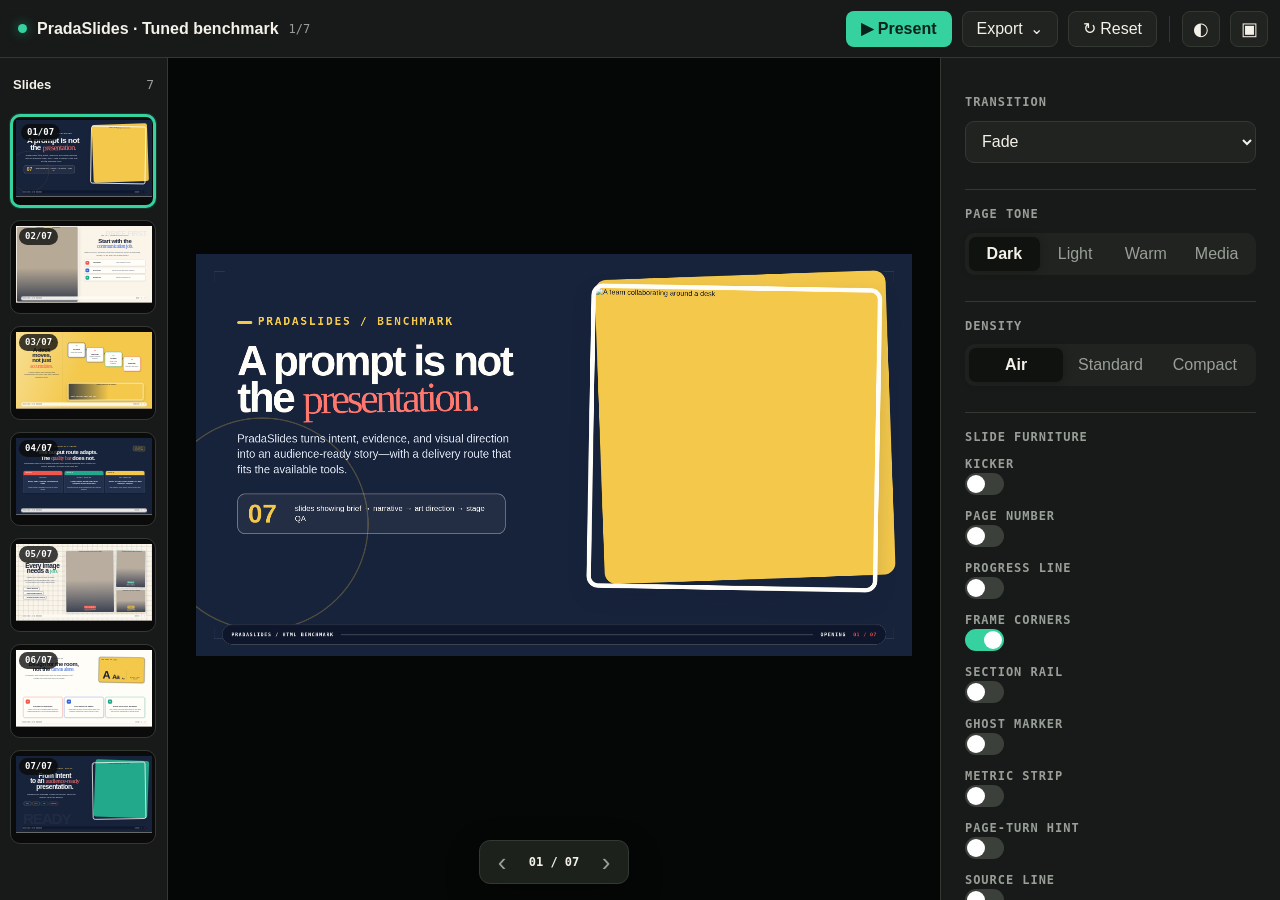
==== examples/benchmark-html-tuned/index.html @ c13e6e64 "feat: ship PradaSlides tuned v2 benchmark" ====
<!doctype html>
<html lang="en">
<head>
  <meta charset="utf-8">
  <meta name="viewport" content="width=device-width, initial-scale=1">
  <meta name="color-scheme" content="dark light">
  <title>PradaSlides Tuned HTML Benchmark</title>
  <link rel="stylesheet" href="../../assets/html-presenter/presenter.css">
  <link rel="stylesheet" href="deck.css">
</head>
<body>
  <div class="console" id="console">
    <header class="console-toolbar" aria-label="Presenter toolbar">
      <div class="console-brand">
        <span class="status-dot" aria-hidden="true"></span>
        <strong id="deck-title">PradaSlides</strong>
        <span class="toolbar-counter" id="toolbar-counter">1 / 1</span>
        <span class="draft-badge" id="draft-badge" hidden>Draft</span>
      </div>
      <div class="toolbar-actions">
        <button class="primary-button" id="present-button" type="button" title="Present (F)"><span aria-hidden="true">&#9654;</span> Present</button>
        <details class="export-menu">
          <summary class="toolbar-button">Export <span aria-hidden="true">&#8964;</span></summary>
          <div class="menu-popover">
            <button type="button" id="print-button">Print / PDF</button>
            <button type="button" id="state-button">Download state JSON</button>
            <p>Editable PPTX is a separate production route.</p>
          </div>
        </details>
        <button class="toolbar-button" id="reset-button" type="button">&#8635; Reset</button>
        <span class="toolbar-separator" aria-hidden="true"></span>
        <button class="icon-button" id="ui-theme-button" type="button" aria-label="Toggle console theme">&#9680;</button>
        <button class="icon-button" id="panels-button" type="button" aria-label="Toggle side panels">&#9635;</button>
      </div>
    </header>

    <aside class="slide-rail" aria-label="Slides">
      <div class="panel-heading"><strong>Slides</strong><span id="slide-count">0</span></div>
      <nav class="thumbnail-list" id="thumbnail-list" aria-label="Slide thumbnails"></nav>
    </aside>

    <main class="stage-area">
      <div class="stage-viewport" id="stage-viewport"><div class="stage-scaler" id="stage-scaler"><div id="active-slide"></div></div></div>
      <div class="stage-navigation" aria-label="Slide navigation">
        <button id="previous-button" type="button" aria-label="Previous slide">&#8249;</button>
        <span id="stage-counter">01 / 01</span>
        <button id="next-button" type="button" aria-label="Next slide">&#8250;</button>
      </div>
    </main>

    <aside class="inspector" aria-label="Slide display controls">
      <section class="inspector-section">
        <label for="transition-select">Transition</label>
        <select id="transition-select"><option value="none">None</option><option value="fade">Fade</option><option value="slide">Slide</option></select>
      </section>
      <section class="inspector-section">
        <span class="control-label">Page tone</span>
        <div class="segmented" id="tone-control" role="group" aria-label="Page tone">
          <button type="button" data-value="dark">Dark</button><button type="button" data-value="light">Light</button><button type="button" data-value="accent">Warm</button><button type="button" data-value="media">Media</button>
        </div>
      </section>
      <section class="inspector-section">
        <span class="control-label">Density</span>
        <div class="segmented" id="density-control" role="group" aria-label="Display density">
          <button type="button" data-value="air">Air</button><button type="button" data-value="standard">Standard</button><button type="button" data-value="compact">Compact</button>
        </div>
      </section>
      <section class="inspector-section control-stack"><span class="control-label">Slide furniture</span><div id="furniture-controls"></div></section>
      <section class="inspector-section notes-section"><div class="notes-heading"><span class="control-label">Speaker notes</span><button type="button" class="text-button" id="notes-toggle">Hide</button></div><div class="notes-copy" id="notes-copy"></div></section>
      <footer class="inspector-footer"><span>Local controls affect preview state only.</span><span id="slide-meta"></span></footer>
    </aside>
  </div>
  <div class="print-deck" id="print-deck" aria-hidden="true"></div>
  <div class="live-region" id="live-region" aria-live="polite"></div>
  <script src="deck.js"></script>
  <script src="../../assets/html-presenter/presenter.js"></script>
</body>
</html>
---- assets/html-presenter/presenter.css ----
:root {
  color-scheme: dark;
  --ui-bg: #0d0f0e;
  --ui-panel: #171a18;
  --ui-panel-2: #20231f;
  --ui-line: #343833;
  --ui-text: #f4f1e9;
  --ui-muted: #999f98;
  --ui-accent: #35d2a0;
  --ui-accent-ink: #082319;
  --ui-radius: 10px;
  --stage-w: 1600px;
  --stage-h: 900px;
  --accent: #f15a3a;
  --positive: #1f9d78;
  --warning: #d89a2b;
  --negative: #c84242;
  --font-display: Aptos Display, Inter, Arial, sans-serif;
  --font-body: Aptos, Inter, Arial, sans-serif;
  --font-mono: IBM Plex Mono, Consolas, monospace;
}

* { box-sizing: border-box; }

html, body { width: 100%; height: 100%; margin: 0; overflow: hidden; }

body {
  font-family: var(--font-body);
  background: var(--ui-bg);
  color: var(--ui-text);
}

button, select, summary { font: inherit; }
button, summary { -webkit-tap-highlight-color: transparent; }
button:focus-visible, summary:focus-visible, select:focus-visible {
  outline: 2px solid var(--ui-accent);
  outline-offset: 2px;
}

.console {
  display: grid;
  grid-template-columns: 168px minmax(0, 1fr) 340px;
  grid-template-rows: 58px minmax(0, 1fr);
  grid-template-areas:
    "toolbar toolbar toolbar"
    "rail stage inspector";
  width: 100vw;
  height: 100vh;
  background: var(--ui-bg);
}

.console-toolbar {
  grid-area: toolbar;
  min-width: 0;
  display: flex;
  align-items: center;
  justify-content: space-between;
  gap: 20px;
  padding: 0 12px 0 18px;
  background: var(--ui-panel);
  border-bottom: 1px solid var(--ui-line);
  z-index: 30;
}

.console-brand, .toolbar-actions { display: flex; align-items: center; gap: 10px; }
.console-brand { min-width: 0; }
.console-brand strong { white-space: nowrap; overflow: hidden; text-overflow: ellipsis; }
.status-dot { width: 9px; height: 9px; border-radius: 50%; background: var(--ui-accent); box-shadow: 0 0 12px color-mix(in srgb, var(--ui-accent) 55%, transparent); }
.toolbar-counter, .draft-badge { color: var(--ui-muted); font-family: var(--font-mono); font-size: 12px; }
.draft-badge { padding: 3px 7px; border: 1px solid var(--warning); color: #ffcf78; border-radius: 999px; }
.toolbar-separator { width: 1px; height: 26px; background: var(--ui-line); margin: 0 2px; }

.primary-button, .toolbar-button, .icon-button, .export-menu > summary {
  border: 1px solid var(--ui-line);
  background: var(--ui-panel-2);
  color: var(--ui-text);
  border-radius: 8px;
  min-height: 36px;
  padding: 0 14px;
  cursor: pointer;
}
.primary-button { border-color: transparent; background: var(--ui-accent); color: var(--ui-accent-ink); font-weight: 750; }
.icon-button { width: 38px; padding: 0; font-size: 18px; }
.toolbar-button:hover, .icon-button:hover, .export-menu > summary:hover { background: #292d28; }
.primary-button:hover { filter: brightness(1.06); }

.export-menu { position: relative; }
.export-menu > summary { display: flex; align-items: center; gap: 7px; list-style: none; }
.export-menu > summary::-webkit-details-marker { display: none; }
.menu-popover {
  position: absolute;
  top: 44px;
  right: 0;
  width: 230px;
  padding: 8px;
  border: 1px solid var(--ui-line);
  border-radius: 10px;
  background: var(--ui-panel-2);
  box-shadow: 0 20px 60px rgba(0,0,0,.42);
  z-index: 60;
}
.menu-popover button { width: 100%; border: 0; border-radius: 7px; background: transparent; color: var(--ui-text); padding: 10px; text-align: left; cursor: pointer; }
.menu-popover button:hover { background: rgba(255,255,255,.07); }
.menu-popover p { margin: 8px 10px 6px; color: var(--ui-muted); font-size: 11px; line-height: 1.4; }

.slide-rail {
  grid-area: rail;
  min-height: 0;
  background: var(--ui-panel);
  border-right: 1px solid var(--ui-line);
  overflow: hidden;
}
.panel-heading { height: 52px; display: flex; align-items: center; justify-content: space-between; padding: 0 13px; font-size: 13px; }
.panel-heading span { color: var(--ui-muted); font-family: var(--font-mono); }
.thumbnail-list { height: calc(100% - 52px); overflow-y: auto; padding: 4px 10px 28px; scrollbar-width: thin; }
.thumbnail-button {
  display: block;
  width: 146px;
  height: 94px;
  margin: 0 0 12px;
  padding: 5px;
  border: 1px solid var(--ui-line);
  border-radius: 10px;
  background: #0a0b0a;
  cursor: pointer;
  position: relative;
  overflow: hidden;
}
.thumbnail-button[aria-current="true"] { border: 3px solid var(--ui-accent); padding: 3px; box-shadow: 0 0 0 1px rgba(53,210,160,.16); }
.thumb-canvas { width: 136px; height: 76.5px; overflow: hidden; position: relative; background: #111; border-radius: 5px; pointer-events: none; }
.thumb-canvas .prada-slide { transform: scale(.085); transform-origin: top left; }
.thumb-index { position: absolute; top: 7px; left: 8px; z-index: 5; padding: 2px 6px; border-radius: 999px; background: rgba(10,12,11,.78); color: #fff; font: 700 9px/1.4 var(--font-mono); }

.stage-area { grid-area: stage; min-width: 0; min-height: 0; position: relative; display: grid; place-items: center; background: #050706; overflow: hidden; }
.stage-viewport { position: absolute; inset: 24px 28px 72px; overflow: hidden; display: grid; place-items: center; }
.stage-scaler {
  position: absolute;
  left: 50%;
  top: 50%;
  width: var(--stage-w);
  height: var(--stage-h);
  /* Safe fallback: JavaScript replaces the .05 scale with the measured fit. */
  transform: translate(-50%, -50%) scale(.05);
  transform-origin: center center;
  will-change: transform;
}
.stage-scaler > #active-slide { width: 100%; height: 100%; }
.stage-navigation {
  position: absolute;
  bottom: 16px;
  left: 50%;
  transform: translateX(-50%);
  display: flex;
  align-items: center;
  min-width: 150px;
  height: 44px;
  border: 1px solid var(--ui-line);
  border-radius: 11px;
  background: color-mix(in srgb, var(--ui-panel-2) 92%, transparent);
  box-shadow: 0 12px 34px rgba(0,0,0,.32);
  overflow: hidden;
  z-index: 15;
}
.stage-navigation button { width: 44px; align-self: stretch; border: 0; background: transparent; color: var(--ui-muted); font-size: 26px; cursor: pointer; }
.stage-navigation button:hover { background: rgba(255,255,255,.06); color: var(--ui-text); }
.stage-navigation span { flex: 1; text-align: center; color: var(--ui-text); font: 750 12px/1 var(--font-mono); }

.inspector {
  grid-area: inspector;
  min-height: 0;
  overflow-y: auto;
  background: var(--ui-panel);
  border-left: 1px solid var(--ui-line);
  padding: 20px 24px 72px;
}
.inspector-section { padding: 16px 0 26px; border-bottom: 1px solid var(--ui-line); }
.inspector-section label, .control-label { display: block; margin-bottom: 10px; color: var(--ui-muted); font: 700 12px/1.4 var(--font-mono); letter-spacing: .08em; text-transform: uppercase; }
.inspector select { width: 100%; height: 42px; border: 1px solid var(--ui-line); border-radius: 9px; padding: 0 12px; background: var(--ui-panel-2); color: var(--ui-text); }
.segmented { display: grid; grid-auto-flow: column; grid-auto-columns: 1fr; padding: 4px; border-radius: 10px; background: var(--ui-panel-2); }
.segmented button { min-width: 0; height: 34px; border: 0; border-radius: 7px; background: transparent; color: var(--ui-muted); cursor: pointer; }
.segmented button.is-active { background: #101210; color: var(--ui-text); font-weight: 750; box-shadow: 0 1px 8px rgba(0,0,0,.24); }
.control-stack { padding-bottom: 18px; }
.toggle-row { min-height: 42px; display: flex; align-items: center; justify-content: space-between; gap: 16px; color: var(--ui-text); font-size: 14px; font-weight: 650; }
.toggle-row input { position: absolute; opacity: 0; pointer-events: none; }
.toggle-track { display: block; flex: 0 0 39px; width: 39px; height: 22px; padding: 2px; border-radius: 999px; background: #3b403a; transition: background .15s ease; }
.toggle-track::after { content: ""; display: block; width: 18px; height: 18px; border-radius: 50%; background: #fff; transform: translateX(0); transition: transform .15s ease; }
.toggle-row input:checked + .toggle-track { background: var(--ui-accent); }
.toggle-row input:checked + .toggle-track::after { transform: translateX(17px); }
.toggle-row input:focus-visible + .toggle-track { outline: 2px solid var(--ui-accent); outline-offset: 2px; }
.notes-heading { display: flex; justify-content: space-between; align-items: baseline; }
.text-button { border: 0; background: transparent; color: var(--ui-accent); cursor: pointer; font-size: 12px; }
.notes-copy { color: var(--ui-text); font-size: 13px; line-height: 1.55; white-space: pre-wrap; }
.notes-copy.is-hidden { display: none; }
.inspector-footer { display: grid; gap: 8px; margin-top: 20px; color: var(--ui-muted); font-size: 11px; line-height: 1.4; }

.prada-slide {
  --page-bg: #f2eee6;
  --page-surface: #fff;
  --page-text: #171817;
  --page-muted: #6e706c;
  --page-line: #cec8bd;
  width: var(--stage-w);
  height: var(--stage-h);
  position: relative;
  overflow: hidden;
  isolation: isolate;
  background: var(--page-bg);
  color: var(--page-text);
  font-family: var(--font-body);
}
.prada-slide.tone-dark { --page-bg: #111311; --page-surface: #1d201d; --page-text: #f7f1e8; --page-muted: #a8aaa4; --page-line: #3a3e39; }
.prada-slide.rendered-preview .slide-inner { inset: 0; display: block; }
.prada-slide.rendered-preview .slide-header,
.prada-slide.rendered-preview .slide-footer { display: none; }
.prada-slide.rendered-preview .slide-body { position: absolute; inset: 0; display: block; padding: 0; }
.prada-rendered-slide { display: block; width: 100%; height: 100%; object-fit: contain; background: #000; }
body.render-preview-mode .inspector-section:not(.notes-section),
body.render-preview-mode .inspector-footer span:first-child,
body.render-preview-mode #state-button { display: none; }
.prada-slide.tone-accent { --page-bg: var(--accent); --page-surface: #e34d30; --page-text: #171817; --page-muted: #4a251d; --page-line: #b73a25; }
.prada-slide.tone-media { --page-bg: #101210; --page-surface: rgba(17,19,17,.76); --page-text: #f7f1e8; --page-muted: #c0c1bb; --page-line: rgba(255,255,255,.24); }
.slide-background { position: absolute; inset: 0; z-index: -3; background-size: cover; background-position: center; }
.slide-background::after { content: ""; position: absolute; inset: 0; background: linear-gradient(90deg, rgba(7,10,14,.84) 0%, rgba(7,10,14,.46) 48%, rgba(7,10,14,.05) 78%); opacity: var(--background-overlay, .64); }
.slide-inner { position: absolute; inset: 72px; display: grid; grid-template-rows: auto 1fr auto; min-width: 0; min-height: 0; }
.slide-header { position: relative; z-index: 4; }
.slide-kicker { margin: 0 0 18px; color: var(--accent); font: 750 17px/1 var(--font-mono); letter-spacing: .13em; text-transform: uppercase; }
.slide-title { max-width: 1240px; margin: 0; font-family: var(--font-display); font-weight: 760; font-size: 54px; line-height: 1.04; letter-spacing: -.035em; text-wrap: balance; }
.role-cover .slide-title, .role-closing .slide-title { max-width: 980px; font-size: 88px; line-height: .98; }
.slide-body { min-width: 0; min-height: 0; display: grid; align-content: center; padding: 34px 0 22px; }
.slide-footer { min-height: 32px; display: flex; align-items: flex-end; justify-content: space-between; gap: 30px; color: var(--page-muted); font: 650 14px/1 var(--font-mono); letter-spacing: .08em; text-transform: uppercase; }
.slide-source { max-width: 920px; white-space: nowrap; overflow: hidden; text-overflow: ellipsis; }
.slide-page { font-weight: 800; color: var(--page-text); }
.slide-progress { position: absolute; left: 72px; right: 72px; bottom: 43px; height: 2px; background: color-mix(in srgb, var(--page-line) 72%, transparent); }
.slide-progress > span { display: block; height: 100%; width: var(--progress); background: var(--accent); }
.frame-corner { position: absolute; width: 24px; height: 24px; opacity: .72; }
.frame-corner.tl { left: 40px; top: 40px; border-left: 1px solid var(--page-line); border-top: 1px solid var(--page-line); }
.frame-corner.tr { right: 40px; top: 40px; border-right: 1px solid var(--page-line); border-top: 1px solid var(--page-line); }
.frame-corner.bl { left: 40px; bottom: 40px; border-left: 1px solid var(--page-line); border-bottom: 1px solid var(--page-line); }
.frame-corner.br { right: 40px; bottom: 40px; border-right: 1px solid var(--page-line); border-bottom: 1px solid var(--page-line); }
.section-rail { position: absolute; left: 24px; top: 50%; transform: translateY(-50%) rotate(180deg); color: var(--page-muted); font: 700 14px/1 var(--font-mono); letter-spacing: .22em; text-transform: uppercase; writing-mode: vertical-rl; }
.ghost-marker { position: absolute; right: 54px; top: 50%; transform: translateY(-50%); color: var(--page-text); opacity: .045; font: 800 240px/.8 var(--font-display); letter-spacing: -.08em; user-select: none; }
.page-hint { position: absolute; right: 76px; bottom: 78px; color: var(--page-muted); font: 700 13px/1 var(--font-mono); letter-spacing: .15em; text-transform: uppercase; }
.page-hint::after { content: " →"; color: var(--accent); font-size: 20px; }
.furniture-metric-strip { position: absolute; left: 72px; right: 72px; bottom: 80px; z-index: 6; }

.density-air .slide-inner { inset: 84px 88px; }
.density-air .slide-body { padding-top: 42px; }
.density-compact .slide-inner { inset: 58px 64px; }
.density-compact .slide-title { font-size: 48px; }
.density-compact .slide-body { padding-top: 24px; }

.prada-lede { max-width: 780px; margin: 0; color: var(--page-muted); font-size: 29px; line-height: 1.32; }
.prada-eyebrow { color: var(--accent); font: 750 16px/1 var(--font-mono); letter-spacing: .14em; text-transform: uppercase; }
.prada-accent-line { width: 82px; height: 7px; margin: 0 0 28px; background: var(--accent); }
.prada-hero-copy { display: grid; gap: 26px; align-content: center; max-width: 920px; }
.prada-hero-copy .hero-support { max-width: 660px; color: var(--page-muted); font-size: 28px; line-height: 1.35; }
.prada-split { display: grid; grid-template-columns: minmax(0, .92fr) minmax(0, 1.08fr); gap: 64px; align-items: center; min-height: 100%; }
.prada-split.equal { grid-template-columns: repeat(2, minmax(0, 1fr)); }
.prada-proof { min-height: 420px; border: 1px solid var(--page-line); background: var(--page-surface); padding: 22px; box-shadow: 0 22px 50px rgba(0,0,0,.11); }
.prada-proof img { width: 100%; height: 100%; object-fit: contain; display: block; }
.prada-metrics { display: grid; grid-template-columns: repeat(var(--metric-count, 3), minmax(0, 1fr)); gap: 0; border-top: 1px solid var(--page-line); border-bottom: 1px solid var(--page-line); }
.prada-metric { padding: 22px 26px; border-right: 1px solid var(--page-line); }
.prada-metric:last-child { border-right: 0; }
.prada-metric strong { display: block; color: var(--accent); font: 760 42px/.95 var(--font-display); letter-spacing: -.04em; }
.prada-metric span { display: block; margin-top: 8px; color: var(--page-muted); font: 650 14px/1.2 var(--font-mono); letter-spacing: .08em; text-transform: uppercase; }
.prada-big-number { color: var(--accent); font: 780 220px/.76 var(--font-display); letter-spacing: -.085em; }
.prada-number-context { max-width: 620px; color: var(--page-muted); font-size: 29px; line-height: 1.32; }
.prada-bars { display: grid; gap: 20px; align-content: center; }
.prada-bar { display: grid; grid-template-columns: 220px 1fr 84px; gap: 18px; align-items: center; }
.prada-bar-label { color: var(--page-text); font-size: 20px; font-weight: 700; }
.prada-bar-track { height: 18px; background: color-mix(in srgb, var(--page-line) 52%, transparent); overflow: hidden; }
.prada-bar-fill { width: var(--value); height: 100%; background: var(--page-muted); }
.prada-bar.is-key .prada-bar-fill { background: var(--accent); }
.prada-bar-value { color: var(--page-text); font: 750 20px/1 var(--font-mono); text-align: right; }
.prada-flow { display: grid; grid-template-columns: repeat(var(--step-count, 4), minmax(0, 1fr)); gap: 18px; align-items: stretch; }
.prada-step { position: relative; min-height: 235px; padding: 26px 24px 22px; border-top: 6px solid var(--page-line); background: color-mix(in srgb, var(--page-surface) 70%, transparent); }
.prada-step.is-key { border-top-color: var(--accent); }
.prada-step::after { content: "→"; position: absolute; right: -17px; top: 94px; z-index: 2; color: var(--accent); font-size: 26px; }
.prada-step:last-child::after { display: none; }
.prada-step-number { color: var(--accent); font: 750 15px/1 var(--font-mono); }
.prada-step h3 { margin: 24px 0 12px; font: 750 26px/1.05 var(--font-display); }
.prada-step p { margin: 0; color: var(--page-muted); font-size: 19px; line-height: 1.35; }
.prada-compare { display: grid; grid-template-columns: 1fr 90px 1fr; gap: 28px; align-items: center; }
.prada-state { min-height: 330px; padding: 34px; border: 1px solid var(--page-line); }
.prada-state.is-target { background: var(--page-surface); border-color: var(--accent); box-shadow: 0 20px 50px rgba(0,0,0,.10); }
.prada-state-label { color: var(--page-muted); font: 750 14px/1 var(--font-mono); letter-spacing: .12em; text-transform: uppercase; }
.prada-state strong { display: block; margin: 38px 0 12px; color: var(--accent); font: 780 84px/.9 var(--font-display); letter-spacing: -.07em; }
.prada-state p { margin: 0; color: var(--page-muted); font-size: 22px; line-height: 1.35; }
.prada-delta { color: var(--accent); font: 800 40px/1 var(--font-mono); text-align: center; }
.prada-table { width: 100%; border-collapse: collapse; font-size: 20px; }
.prada-table th { padding: 14px 18px; color: var(--page-muted); border-bottom: 2px solid var(--page-line); font: 750 14px/1 var(--font-mono); letter-spacing: .08em; text-align: left; text-transform: uppercase; }
.prada-table td { padding: 17px 18px; border-bottom: 1px solid var(--page-line); vertical-align: top; }
.prada-table tr.is-key td { background: color-mix(in srgb, var(--accent) 13%, transparent); }
.prada-pill { display: inline-flex; align-items: center; min-height: 28px; padding: 0 10px; border: 1px solid var(--page-line); border-radius: 999px; color: var(--page-muted); font: 700 12px/1 var(--font-mono); letter-spacing: .06em; text-transform: uppercase; }
.prada-quote { max-width: 1160px; font: 650 62px/1.05 var(--font-display); letter-spacing: -.04em; }
.prada-caption { color: var(--page-muted); font-size: 17px; line-height: 1.35; }
.prada-decision { display: grid; grid-template-columns: minmax(0, 1fr) 430px; gap: 58px; align-items: end; }
.prada-decision-box { padding: 28px 30px; border: 1px solid var(--page-line); background: color-mix(in srgb, var(--page-surface) 74%, transparent); }
.prada-decision-box dl { margin: 0; display: grid; grid-template-columns: 110px 1fr; gap: 13px 18px; }
.prada-decision-box dt { color: var(--page-muted); font: 700 13px/1.4 var(--font-mono); text-transform: uppercase; }
.prada-decision-box dd { margin: 0; font-size: 19px; font-weight: 700; }

/* Reusable reference-floor primitives. These encode relationships; project CSS supplies art direction. */
.mode-editorial .slide-title { font-family: Georgia, 'Times New Roman', serif; font-weight: 520; letter-spacing: -.045em; }
.mode-editorial .slide-kicker, .mode-editorial .slide-footer { letter-spacing: .18em; }
.mode-condensed .slide-title { font-family: Impact, 'Arial Narrow', var(--font-display); font-weight: 700; letter-spacing: -.025em; text-transform: uppercase; }
.mode-technical .slide-title { max-width: 1120px; }
.mode-technical .slide-kicker { color: color-mix(in srgb, var(--accent) 82%, white); }
.mode-natural.tone-light { background: linear-gradient(145deg, #eef0e5, #f8f5ea 64%); }

.prada-editorial-grid { display: grid; grid-template-columns: minmax(0,.78fr) minmax(0,1.22fr); gap: 48px; align-items: stretch; min-height: 100%; }
.prada-editorial-grid.reverse { grid-template-columns: minmax(0,1.22fr) minmax(0,.78fr); }
.prada-editorial-copy { display: grid; align-content: end; gap: 22px; padding: 12px 0 24px; }
.prada-editorial-copy .display-word { font: 520 90px/.86 Georgia,'Times New Roman',serif; letter-spacing: -.065em; }
.prada-editorial-copy p { max-width: 500px; margin: 0; color: var(--page-muted); font-size: 21px; line-height: 1.42; }
.prada-media-window { position: relative; min-height: 360px; overflow: hidden; background: color-mix(in srgb,var(--page-surface) 70%,var(--page-line)); }
.prada-media-window img,.prada-media-window video { width: 100%; height: 100%; object-fit: cover; object-position: var(--focal,50% 50%); display: block; }
.prada-media-window.contain img,.prada-media-window.contain video { object-fit: contain; }
.prada-media-window.angular { clip-path: polygon(0 0,100% 0,100% 86%,84% 100%,0 100%); }
.prada-media-window.arch { border-radius: 999px 999px 24px 24px; }
.prada-media-caption { position: absolute; left: 18px; right: 18px; bottom: 16px; display: flex; justify-content: space-between; gap: 20px; color: #fff; font: 700 12px/1.25 var(--font-mono); letter-spacing: .08em; text-transform: uppercase; text-shadow: 0 2px 10px rgba(0,0,0,.65); }

.prada-mosaic { display: grid; grid-template-columns: repeat(12,minmax(0,1fr)); grid-auto-rows: 116px; gap: 16px; min-height: 100%; }
.prada-mosaic > * { min-width: 0; min-height: 0; overflow: hidden; }
.prada-mosaic .dominant { grid-column: span 7; grid-row: span 4; }
.prada-mosaic .wide { grid-column: span 5; grid-row: span 2; }
.prada-mosaic .small { grid-column: span 5; grid-row: span 2; }
.prada-mosaic .tall { grid-column: span 4; grid-row: span 4; }
.prada-mosaic .third { grid-column: span 4; grid-row: span 2; }
.prada-mosaic img { width: 100%; height: 100%; object-fit: cover; object-position: var(--focal,50% 50%); display: block; }
.prada-mosaic-label { display: grid; align-content: end; padding: 22px; border: 1px solid var(--page-line); background: var(--page-surface); }
.prada-mosaic-label strong { font: 760 28px/1 var(--font-display); }
.prada-mosaic-label span { margin-top: 8px; color: var(--page-muted); font: 700 12px/1 var(--font-mono); text-transform: uppercase; letter-spacing: .08em; }

.prada-layer-stack { display: grid; gap: 12px; align-content: center; }
.prada-layer-stack > article { display: grid; grid-template-columns: 64px 1fr auto; gap: 24px; align-items: center; min-height: 94px; padding: 18px 24px; border: 1px solid var(--page-line); background: color-mix(in srgb,var(--page-surface) 76%,transparent); }
.prada-layer-stack > article.is-key { width: calc(100% + 48px); border-color: var(--accent); background: color-mix(in srgb,var(--accent) 13%,var(--page-surface)); box-shadow: 0 18px 42px rgba(0,0,0,.10); }
.prada-layer-stack article > span { color: var(--accent); font: 750 13px/1 var(--font-mono); }
.prada-layer-stack h3 { margin: 0; font: 750 25px/1.05 var(--font-display); }
.prada-layer-stack p { margin: 6px 0 0; color: var(--page-muted); font-size: 17px; }
.prada-layer-stack em { color: var(--page-muted); font: 700 12px/1 var(--font-mono); letter-spacing: .08em; font-style: normal; text-transform: uppercase; }

.prada-timeline-axis { position: relative; display: grid; grid-template-columns: repeat(var(--phase-count,4),minmax(0,1fr)); gap: 28px; padding-top: 72px; }
.prada-timeline-axis::before { content: ''; position: absolute; left: 0; right: 0; top: 104px; height: 2px; background: var(--page-line); }
.prada-phase { position: relative; padding-top: 66px; }
.prada-phase::before { content: ''; position: absolute; left: 0; top: 24px; width: 16px; height: 16px; border: 4px solid var(--page-bg); border-radius: 50%; background: var(--accent); box-shadow: 0 0 0 2px var(--accent); }
.prada-phase time { position: absolute; left: 0; top: -20px; color: var(--page-muted); font: 700 13px/1 var(--font-mono); }
.prada-phase > span { color: var(--accent); font: 750 13px/1 var(--font-mono); }
.prada-phase h3 { margin: 16px 0 10px; font: 750 26px/1 var(--font-display); }
.prada-phase p { margin: 0; color: var(--page-muted); font-size: 17px; line-height: 1.35; }

.prada-network-map { position: relative; min-height: 470px; border: 1px solid var(--page-line); overflow: hidden; background: radial-gradient(circle at 50% 50%,color-mix(in srgb,var(--accent) 10%,transparent),transparent 38%); }
.prada-network-map svg { position: absolute; inset: 0; width: 100%; height: 100%; overflow: visible; }
.prada-network-map line,.prada-network-map path { stroke: var(--page-line); stroke-width: 1.5; fill: none; }
.prada-network-node { position: absolute; left: var(--x); top: var(--y); width: var(--w,170px); min-height: 76px; transform: translate(-50%,-50%); display: grid; align-content: center; padding: 14px 16px; border: 1px solid var(--page-line); background: var(--page-surface); text-align: center; }
.prada-network-node.is-key { border-color: var(--accent); box-shadow: 0 14px 38px rgba(0,0,0,.12); }
.prada-network-node b { font-size: 18px; }
.prada-network-node span { margin-top: 5px; color: var(--page-muted); font: 650 11px/1.2 var(--font-mono); text-transform: uppercase; }

.prada-token-board { display: grid; grid-template-columns: 1fr 1.15fr; gap: 48px; align-items: stretch; }
.prada-token-type { display: grid; align-content: space-between; padding: 30px; border: 1px solid var(--page-line); background: var(--page-surface); }
.prada-token-type .alpha { font: 760 156px/.75 var(--font-display); letter-spacing: -.08em; }
.prada-token-type p { margin: 0; color: var(--page-muted); font-size: 18px; }
.prada-swatches { display: grid; grid-template-columns: repeat(2,1fr); gap: 12px; }
.prada-swatch { min-height: 145px; display: grid; align-content: end; padding: 18px; color: var(--ink,#fff); background: var(--swatch); }
.prada-swatch b { font: 750 15px/1 var(--font-mono); }
.prada-swatch span { margin-top: 7px; font-size: 13px; opacity: .78; }

.prada-device-proof { display: grid; grid-template-columns: 320px 1fr; gap: 54px; align-items: center; }
.prada-device { width: 290px; aspect-ratio: 9/18.5; padding: 12px; border: 2px solid var(--page-line); border-radius: 42px; background: #111; box-shadow: 0 28px 70px rgba(0,0,0,.18); }
.prada-device::before { content: ''; display: block; width: 90px; height: 18px; margin: -1px auto 7px; border-radius: 0 0 14px 14px; background: #111; position: relative; z-index: 2; }
.prada-device img,.prada-device video { width: 100%; height: calc(100% - 24px); border-radius: 28px; object-fit: cover; display: block; }
.prada-device-copy { display: grid; gap: 22px; }
.prada-device-copy > article { display: grid; grid-template-columns: 48px 1fr; gap: 18px; padding-bottom: 20px; border-bottom: 1px solid var(--page-line); }
.prada-device-copy article > span { color: var(--accent); font: 750 13px/1 var(--font-mono); }
.prada-device-copy h3 { margin: 0; font: 750 24px/1 var(--font-display); }
.prada-device-copy p { margin: 7px 0 0; color: var(--page-muted); font-size: 17px; }

.prada-chapter-index { display: grid; grid-template-columns: repeat(var(--chapter-count,4),1fr); gap: 1px; background: var(--page-line); border: 1px solid var(--page-line); }
.prada-chapter-index > article { min-height: 300px; display: grid; align-content: space-between; padding: 28px; background: var(--page-bg); }
.prada-chapter-index article.is-key { background: var(--accent); color: var(--accent-ink,#111); }
.prada-chapter-index span { font: 750 13px/1 var(--font-mono); letter-spacing: .08em; }
.prada-chapter-index h3 { margin: 0; max-width: 210px; font: 760 29px/1.02 var(--font-display); }
.prada-chapter-index p { margin: 10px 0 0; color: var(--page-muted); font-size: 16px; }
.prada-chapter-index article.is-key p { color: currentColor; opacity: .72; }

.authoring-empty { min-height: 260px; border: 1px dashed color-mix(in srgb, var(--page-muted) 50%, transparent); opacity: .2; }

.transition-fade { animation: slide-fade .25s ease both; }
.transition-slide { animation: slide-enter .28s cubic-bezier(.2,.8,.2,1) both; }
@keyframes slide-fade { from { opacity: 0; } to { opacity: 1; } }
@keyframes slide-enter { from { opacity: 0; transform: translateX(24px); } to { opacity: 1; transform: translateX(0); } }

.console.ui-light { --ui-bg: #e9ebe6; --ui-panel: #f7f8f4; --ui-panel-2: #e1e4de; --ui-line: #c8cdc5; --ui-text: #151815; --ui-muted: #646b63; --ui-accent-ink: #071d15; color-scheme: light; }
.console.panels-hidden { grid-template-columns: 0 minmax(0, 1fr) 0; }
.console.panels-hidden .slide-rail, .console.panels-hidden .inspector { visibility: hidden; }

body.present-mode .console { display: block; background: #000; }
body.present-mode .console-toolbar,
body.present-mode .slide-rail,
body.present-mode .inspector,
body.present-mode .stage-navigation { display: none; }
body.present-mode .stage-area { position: fixed; inset: 0; display: grid; }
body.present-mode .stage-viewport { inset: 0; }

.print-deck, .live-region { display: none; }
.live-region { position: fixed; width: 1px; height: 1px; overflow: hidden; clip: rect(0 0 0 0); }

@media (max-width: 1180px) {
  .console { grid-template-columns: 142px minmax(0, 1fr); grid-template-areas: "toolbar toolbar" "rail stage"; }
  .inspector { display: none; }
  .thumbnail-button { width: 120px; height: 79px; }
  .thumb-canvas { width: 110px; height: 61.9px; }
  .thumb-canvas .prada-slide { transform: scale(.06875); }
}

@media (prefers-reduced-motion: reduce) {
  *, *::before, *::after { animation-duration: .001ms !important; transition-duration: .001ms !important; scroll-behavior: auto !important; }
}

@media print {
  @page { size: 13.333in 7.5in; margin: 0; }
  html, body { width: auto; height: auto; overflow: visible; background: #fff; }
  .console { display: none !important; }
  .print-deck { display: block; }
  .print-deck .prada-slide { page-break-after: always; break-after: page; }
  .print-deck .prada-slide:last-child { page-break-after: auto; break-after: auto; }
}
---- examples/benchmark-html-tuned/deck.css ----
:root {
  --paper: #fbf5e9;
  --paper-2: #fffdf7;
  --ink: #18213a;
  --muted: #536076;
  --navy: #17223b;
  --navy-2: #22304e;
  --coral: #f25549;
  --teal: #22a88a;
  --yellow: #f3c84b;
  --blue: #3867d6;
  --violet: #7d64d6;
  --line: #d9d4c8;
  --display: "Trebuchet MS", "Aptos Display", Arial, sans-serif;
  --body: Aptos, "Segoe UI", Arial, sans-serif;
  --hand: "Segoe Print", "Bradley Hand", cursive;
  --mono: "Aptos Mono", Consolas, monospace;
  --shadow: 0 18px 45px rgba(24, 33, 58, .16);
}

.prada-slide.benchmark-slide {
  overflow: hidden;
  background: var(--paper);
  color: var(--ink);
  font-family: var(--body);
}

.prada-slide.benchmark-slide .slide-inner,
.prada-slide.benchmark-slide .slide-body {
  position: absolute;
  inset: 0;
  width: 100%;
  height: 100%;
  min-height: 0;
  padding: 0;
  display: block;
}

.prada-slide.benchmark-slide .slide-header,
.prada-slide.benchmark-slide .slide-footer { display: none; }
.benchmark-slide section { position: relative; width: 100%; height: 100%; overflow: hidden; }
.benchmark-slide h1, .benchmark-slide h2, .benchmark-slide p, .benchmark-slide figure { margin: 0; }
.benchmark-slide h1, .benchmark-slide h2 {
  font-family: var(--display);
  font-weight: 900;
  letter-spacing: -.055em;
}
.benchmark-slide h1 em, .benchmark-slide h2 em {
  display: inline-block;
  color: var(--coral);
  font-family: var(--hand);
  font-style: normal;
  font-weight: 400;
  letter-spacing: -.075em;
}
.benchmark-slide img { display: block; width: 100%; height: 100%; object-fit: cover; }

.bench-eyebrow {
  color: var(--coral);
  font: 900 15px/1 var(--mono);
  letter-spacing: .16em;
  text-transform: uppercase;
}
.bench-eyebrow::before {
  content: "";
  display: inline-block;
  width: 34px;
  height: 6px;
  margin: 0 12px 2px 0;
  border-radius: 99px;
  background: currentColor;
}
.bench-lede { color: var(--muted); font-size: 24px; line-height: 1.42; }
.bench-footer {
  position: absolute;
  z-index: 12;
  left: 58px;
  right: 58px;
  bottom: 26px;
  height: 46px;
  display: flex;
  align-items: center;
  gap: 16px;
  padding: 0 20px;
  border: 1px solid rgba(24, 33, 58, .18);
  border-radius: 99px;
  background: rgba(255, 253, 247, .92);
  color: var(--ink);
  font: 900 11px/1 var(--mono);
  letter-spacing: .14em;
  white-space: nowrap;
  backdrop-filter: blur(12px);
}
.bench-footer i { flex: 1 1 auto; height: 1px; background: currentColor; opacity: .23; }
.bench-footer b { font-weight: 900; color: var(--coral); letter-spacing: .08em; }
.bench-tag {
  display: inline-flex;
  align-items: center;
  justify-content: center;
  min-width: 88px;
  min-height: 42px;
  padding: 0 17px;
  border: 2px solid rgba(255, 253, 247, .8);
  border-radius: 13px;
  color: #fffdf7;
  font: 900 12px/1 var(--mono);
  letter-spacing: .11em;
  transform: rotate(-1deg);
}
.bench-tag:nth-child(2) { border-color: var(--yellow); transform: rotate(1deg); }
.bench-tag:nth-child(3) { border-color: var(--teal); transform: rotate(-.6deg); }
.bench-tag:nth-child(4) { border-color: var(--coral); transform: rotate(.8deg); }

/* 01 — bold editorial-teaching cover with one protected image. */
.cover-layout { background: var(--navy); }
.cover-layout::before {
  content: "";
  position: absolute;
  left: -90px;
  bottom: 58px;
  width: 470px;
  height: 470px;
  border: 3px solid rgba(243, 200, 75, .25);
  border-radius: 50%;
}
.cover-photo {
  position: absolute;
  z-index: 2;
  top: 72px;
  right: 72px;
  width: 650px;
  height: 680px;
  overflow: hidden;
  border: 10px solid var(--paper-2);
  border-radius: 26px;
  box-shadow: var(--shadow);
  transform: rotate(1deg);
}
.cover-photo img { object-position: 58% 50%; filter: saturate(.86) contrast(1.04); }
.cover-scrim {
  position: absolute;
  z-index: 1;
  top: 48px;
  right: 48px;
  width: 650px;
  height: 680px;
  border-radius: 26px;
  background: var(--yellow);
  transform: rotate(-2deg);
}
.cover-copy { position: relative; z-index: 4; width: 780px; padding: 102px 0 0 92px; }
.cover-copy .bench-eyebrow { color: var(--yellow); }
.cover-copy h1 { margin-top: 30px; color: #fffdf7; font-size: 94px; line-height: .88; }
.cover-copy h1 em { color: #ff776d; transform: rotate(-1deg); }
.cover-copy p { width: 650px; margin-top: 32px; color: #dfe6f2; font-size: 25px; line-height: 1.38; }
.cover-proof {
  display: grid;
  grid-template-columns: 88px 1fr;
  align-items: center;
  gap: 17px;
  width: 600px;
  margin-top: 37px;
  padding: 17px 22px;
  border: 2px solid rgba(255, 253, 247, .35);
  border-radius: 18px;
  background: rgba(255, 255, 255, .055);
}
.cover-proof strong { color: var(--yellow); font: 900 58px/.9 var(--display); }
.cover-proof span { color: #fffdf7; font-size: 17px; line-height: 1.35; }
.cover-layout .bench-footer,
.closing-layout .bench-footer {
  border-color: rgba(255, 253, 247, .24);
  background: rgba(13, 22, 42, .9);
  color: #fffdf7;
}

/* 02 — evidence window plus three numbered briefing prompts. */
.brief-layout {
  display: grid;
  grid-template-columns: 46% 54%;
  grid-template-areas: "photo copy";
  background:
    radial-gradient(circle at 1px 1px, rgba(24, 33, 58, .07) 1px, transparent 1.5px) 0 0 / 20px 20px,
    var(--paper);
}
.brief-layout::after {
  content: "BRIEF FIRST";
  position: absolute;
  right: 62px;
  top: 42px;
  color: rgba(56, 103, 214, .09);
  font: 900 88px/1 var(--display);
  letter-spacing: -.06em;
}
.brief-copy { grid-area: copy; z-index: 2; min-width: 0; padding: 104px 76px 86px 66px; }
.brief-copy h2 { margin: 25px 0 25px; font-size: 70px; line-height: .9; }
.brief-copy h2 em { color: var(--blue); font-size: .9em; }
.brief-copy .bench-lede { max-width: 670px; }
.brief-list { counter-reset: brief-step; display: grid; gap: 13px; margin-top: 34px; }
.brief-list article {
  counter-increment: brief-step;
  display: grid;
  grid-template-columns: 62px 145px 1fr;
  align-items: center;
  min-height: 74px;
  padding: 0 22px 0 13px;
  border: 2px solid rgba(24, 33, 58, .12);
  border-radius: 16px;
  background: var(--paper-2);
  box-shadow: 0 8px 0 rgba(24, 33, 58, .08);
}
.brief-list article::before {
  content: "0" counter(brief-step);
  display: grid;
  place-items: center;
  width: 45px;
  height: 45px;
  border-radius: 13px;
  background: var(--coral);
  color: #fff;
  font: 900 17px/1 var(--mono);
}
.brief-list article:nth-child(2)::before { background: var(--blue); }
.brief-list article:nth-child(3)::before { background: var(--teal); }
.brief-list b { font-size: 16px; letter-spacing: .06em; text-transform: uppercase; }
.brief-list span { color: var(--muted); font-size: 20px; }
.brief-photo {
  grid-area: photo;
  position: relative;
  min-width: 0;
  overflow: hidden;
  margin: 76px 24px 108px 76px;
  border: 9px solid var(--paper-2);
  border-radius: 24px;
  background: #b6a995;
  box-shadow: var(--shadow);
  transform: none;
}
.brief-photo::before {
  content: "";
  position: absolute;
  z-index: 3;
  top: -13px;
  left: 44%;
  width: 100px;
  height: 32px;
  background: rgba(243, 200, 75, .9);
  transform: rotate(2deg);
}
.brief-photo img { object-position: 52% 48%; }
.brief-photo::after { content: ""; position: absolute; inset: 0; background: linear-gradient(0deg, rgba(23,34,59,.8), transparent 45%); }
.brief-photo figcaption { position: absolute; z-index: 4; left: 28px; right: 28px; bottom: 28px; color: #fffdf7; font-size: 18px; line-height: 1.4; }

/* 03 — four ideas become a visible sequence instead of a list. */
.narrative-layout {
  background:
    linear-gradient(112deg, rgba(255,255,255,.42), transparent 48%),
    var(--yellow);
}
.narrative-layout::before {
  content: "";
  position: absolute;
  top: 0;
  left: 550px;
  bottom: 0;
  width: 2px;
  background: rgba(24, 33, 58, .16);
}
.narrative-head { position: absolute; left: 86px; top: 90px; width: 430px; }
.narrative-head .bench-eyebrow { color: var(--navy); }
.narrative-head h2 { margin: 27px 0 28px; font-size: 70px; line-height: .88; }
.narrative-head h2 em { color: var(--coral); font-size: .88em; }
.narrative-head p { color: #3f4860; font-size: 22px; line-height: 1.45; }
.narrative-flow {
  position: absolute;
  left: 610px;
  top: 126px;
  width: 860px;
  height: 365px;
  display: flex;
  align-items: flex-start;
  gap: 12px;
  margin: 0;
  padding: 0;
  list-style: none;
}
.narrative-flow li {
  position: relative;
  width: 205px;
  min-height: 174px;
  padding: 24px 19px 20px;
  border: 4px solid var(--navy);
  border-radius: 20px;
  background: var(--paper-2);
  box-shadow: 8px 8px 0 rgba(23,34,59,.16);
}
.narrative-flow li:nth-child(2) { margin-top: 54px; border-color: var(--blue); }
.narrative-flow li:nth-child(3) { margin-top: 108px; border-color: var(--teal); }
.narrative-flow li:nth-child(4) { margin-top: 162px; border-color: var(--coral); }
.narrative-flow li::after {
  content: "›";
  position: absolute;
  right: -18px;
  top: 59px;
  z-index: 4;
  color: var(--navy);
  font: 900 38px/1 var(--display);
}
.narrative-flow li:last-child::after { display: none; }
.narrative-flow b { display: block; color: var(--coral); font: 900 18px/1 var(--mono); }
.narrative-flow strong { display: block; margin-top: 17px; font-size: 26px; }
.narrative-flow span { display: block; margin-top: 8px; color: var(--muted); font-size: 17px; line-height: 1.3; }
.narrative-photo {
  position: absolute;
  left: 610px;
  right: 100px;
  bottom: 96px;
  height: 205px;
  overflow: hidden;
  border: 7px solid var(--paper-2);
  border-radius: 20px;
  box-shadow: var(--shadow);
}
.narrative-photo img { object-position: 50% 43%; }
.narrative-photo::after { content: ""; position: absolute; inset: 0; background: linear-gradient(90deg, rgba(23,34,59,.8), transparent 54%); }
.narrative-photo figcaption { position: absolute; z-index: 2; left: 27px; bottom: 25px; color: #fffdf7; font: 900 16px/1.2 var(--mono); letter-spacing: .08em; text-transform: uppercase; }

/* 04 — three production routes read as lanes, not generic UI cards. */
.capability-layout {
  padding: 84px 84px 90px;
  background:
    radial-gradient(circle at 1px 1px, rgba(255,255,255,.06) 1px, transparent 1.5px) 0 0 / 22px 22px,
    var(--navy);
  color: #fffdf7;
}
.capability-copy { max-width: 1050px; }
.capability-copy .bench-eyebrow { color: var(--yellow); }
.capability-copy h2 { margin: 24px 0 22px; font-size: 67px; line-height: .9; }
.capability-copy h2 em { color: #ff776d; }
.capability-copy p { max-width: 860px; color: #dbe4f1; font-size: 22px; line-height: 1.42; }
.route-grid { counter-reset: route; display: grid; grid-template-columns: repeat(3, 1fr); gap: 18px; margin-top: 42px; }
.route-grid article {
  counter-increment: route;
  position: relative;
  min-height: 262px;
  padding: 74px 28px 25px;
  overflow: hidden;
  border: 2px solid rgba(255, 253, 247, .18);
  border-radius: 22px;
  background: var(--navy-2);
  box-shadow: 0 10px 0 rgba(0,0,0,.13);
}
.route-grid article::before {
  content: "ROUTE 0" counter(route);
  position: absolute;
  left: 0;
  right: 0;
  top: 0;
  height: 49px;
  display: flex;
  align-items: center;
  padding-left: 28px;
  background: var(--coral);
  color: #fff;
  font: 900 13px/1 var(--mono);
  letter-spacing: .13em;
}
.route-grid article:nth-child(2)::before { background: var(--teal); }
.route-grid article:nth-child(3)::before { background: var(--yellow); color: var(--ink); }
.route-grid span { display: block; color: #cbd6e7; font: 900 13px/1 var(--mono); letter-spacing: .12em; text-transform: uppercase; }
.route-grid strong { display: block; margin-top: 18px; font-size: 24px; line-height: 1.18; }
.route-grid small { display: block; margin-top: 18px; color: #d4ddec; font-size: 16px; line-height: 1.38; }
.capability-mark {
  position: absolute;
  right: 82px;
  top: 95px;
  padding: 13px 19px;
  border: 2px solid var(--yellow);
  border-radius: 14px;
  background: rgba(243, 200, 75, .1);
  color: var(--yellow);
  font: 900 13px/1.15 var(--mono);
  letter-spacing: .09em;
  text-align: center;
  transform: rotate(2deg);
}

/* 05 — a contact sheet with deliberately unequal roles. */
.media-layout {
  display: grid;
  grid-template-columns: 35% 65%;
  padding: 70px 70px 92px;
  background:
    linear-gradient(90deg, transparent 49.9%, rgba(24,33,58,.07) 50%, transparent 50.1%) 0 0 / 58px 58px,
    linear-gradient(transparent 49.9%, rgba(24,33,58,.07) 50%, transparent 50.1%) 0 0 / 58px 58px,
    var(--paper);
}
.media-copy { padding: 58px 48px 0 16px; }
.media-copy h2 { margin: 26px 0 26px; font-size: 76px; line-height: .86; }
.media-copy h2 em { color: var(--teal); }
.media-copy p { max-width: 405px; color: var(--muted); font-size: 22px; line-height: 1.45; }
.media-rules { display: grid; gap: 10px; margin-top: 36px; }
.media-rules span {
  display: inline-flex;
  align-items: center;
  width: max-content;
  min-height: 41px;
  padding: 0 15px;
  border: 2px solid var(--ink);
  border-radius: 12px;
  background: var(--paper-2);
  color: var(--ink);
  font-size: 16px;
  font-weight: 800;
  box-shadow: 5px 5px 0 rgba(24,33,58,.1);
}
.media-rules span::before { content: "✓"; margin-right: 9px; color: var(--teal); font-weight: 900; }
.media-mosaic { display: grid; grid-template-columns: 1.45fr .9fr; grid-template-rows: 1fr .62fr; gap: 16px; }
.media-mosaic figure {
  position: relative;
  overflow: hidden;
  margin: 0;
  border: 7px solid var(--paper-2);
  border-radius: 18px;
  background: #b8ad9f;
  box-shadow: var(--shadow);
}
.mosaic-main { grid-row: 1 / 3; transform: rotate(-.5deg); }
.mosaic-tall { border-color: #e9fff9 !important; transform: rotate(.8deg); }
.mosaic-wide { border-color: #fff5cf !important; transform: rotate(-.6deg); }
.mosaic-main img { object-position: 51% 46%; }
.mosaic-tall img { object-position: 48% 50%; }
.mosaic-wide img { object-position: 50% 62%; }
.media-mosaic figure::after { content: ""; position: absolute; inset: 0; background: linear-gradient(0deg, rgba(23,34,59,.76), transparent 52%); }
.media-mosaic figcaption { position: absolute; z-index: 2; left: 21px; right: 21px; bottom: 20px; color: #fffdf7; }
.media-mosaic figcaption b { display: inline-block; padding: 5px 9px; border-radius: 8px; background: var(--coral); font-size: 18px; }
.mosaic-tall figcaption b { background: var(--teal); }
.mosaic-wide figcaption b { background: var(--yellow); color: var(--ink); }
.media-mosaic figcaption span { display: block; margin-top: 7px; color: #fffdf7; font-size: 14px; font-weight: 700; }

/* 06 — type scale, contrast, and meaningful decor become visible proof. */
.system-layout {
  background:
    radial-gradient(circle at 1px 1px, rgba(56,103,214,.11) 1px, transparent 1.5px) 0 0 / 18px 18px,
    var(--paper-2);
}
.system-title { position: absolute; left: 86px; top: 84px; width: 710px; }
.system-title h2 { margin: 25px 0 24px; font-size: 68px; line-height: .88; }
.system-title h2 em { color: var(--blue); font-size: .9em; }
.system-title p { max-width: 610px; color: var(--muted); font-size: 21px; line-height: 1.45; }
.system-scale {
  position: absolute;
  right: 88px;
  top: 84px;
  width: 540px;
  height: 300px;
  display: flex;
  align-items: end;
  justify-content: center;
  gap: 28px;
  padding: 26px 31px 34px;
  border: 3px solid var(--ink);
  border-radius: 23px;
  background: var(--yellow);
  box-shadow: 9px 9px 0 rgba(24,33,58,.14);
  transform: rotate(1deg);
}
.system-scale::before { content: "TYPE EARNS THE SPACE"; position: absolute; left: 25px; top: 23px; font: 900 13px/1 var(--mono); letter-spacing: .12em; }
.system-scale span { display: inline-block; color: var(--ink); font-family: var(--display); font-weight: 900; line-height: .8; letter-spacing: -.07em; }
.scale-1 { font-size: 130px; }.scale-2 { font-size: 74px; }.scale-3 { font: 900 27px/.8 var(--body) !important; }
.system-scale i { width: 2px; height: 108px; background: rgba(24,33,58,.25); }
.system-scale em { width: 130px; color: var(--ink); font: 900 12px/1.4 var(--mono); letter-spacing: .08em; text-transform: uppercase; }
.system-spec {
  position: absolute;
  left: 84px;
  right: 84px;
  bottom: 103px;
  display: grid;
  grid-template-columns: repeat(3, 1fr);
  gap: 18px;
}
.system-spec article {
  position: relative;
  min-height: 245px;
  padding: 27px 27px 23px;
  border: 3px solid var(--coral);
  border-radius: 20px;
  background: var(--paper-2);
  box-shadow: 7px 7px 0 rgba(24,33,58,.09);
}
.system-spec article:nth-child(2) { border-color: var(--blue); }
.system-spec article:nth-child(3) { border-color: var(--teal); }
.system-spec b {
  display: grid;
  place-items: center;
  width: 50px;
  height: 50px;
  border-radius: 15px;
  background: var(--coral);
  color: #fff;
  font: 900 17px/1 var(--mono);
}
.system-spec article:nth-child(2) b { background: var(--blue); }
.system-spec article:nth-child(3) b { background: var(--teal); }
.system-spec strong { display: block; margin-top: 21px; font-size: 22px; }
.system-spec span { display: block; margin-top: 10px; color: var(--muted); font-size: 16px; line-height: 1.38; }

/* 07 — close the method with a readable action sequence and one image. */
.closing-layout { background: var(--navy); }
.closing-layout::before {
  content: "READY";
  position: absolute;
  left: 82px;
  bottom: 88px;
  color: rgba(255,255,255,.045);
  font: 900 180px/.8 var(--display);
  letter-spacing: -.08em;
}
.closing-photo {
  position: absolute;
  z-index: 2;
  top: 70px;
  right: 72px;
  width: 630px;
  height: 675px;
  overflow: hidden;
  border: 9px solid var(--paper-2);
  border-radius: 28px;
  box-shadow: var(--shadow);
  transform: rotate(-1deg);
}
.closing-photo img { object-position: 55% 48%; filter: saturate(.86) contrast(1.04); }
.closing-shade {
  position: absolute;
  z-index: 1;
  top: 48px;
  right: 45px;
  width: 630px;
  height: 675px;
  border-radius: 28px;
  background: var(--teal);
  transform: rotate(2deg);
}
.closing-copy { position: relative; z-index: 4; width: 820px; padding: 100px 0 0 92px; }
.closing-copy .bench-eyebrow { color: var(--yellow); }
.closing-copy h1 { margin-top: 27px; color: #fffdf7; font-size: 78px; line-height: .9; }
.closing-copy h1 em { color: #ff776d; }
.closing-copy p { width: 650px; margin-top: 30px; color: #dfe6f2; font-size: 24px; line-height: 1.42; }
.closing-actions { display: flex; flex-wrap: wrap; gap: 11px; margin-top: 37px; }
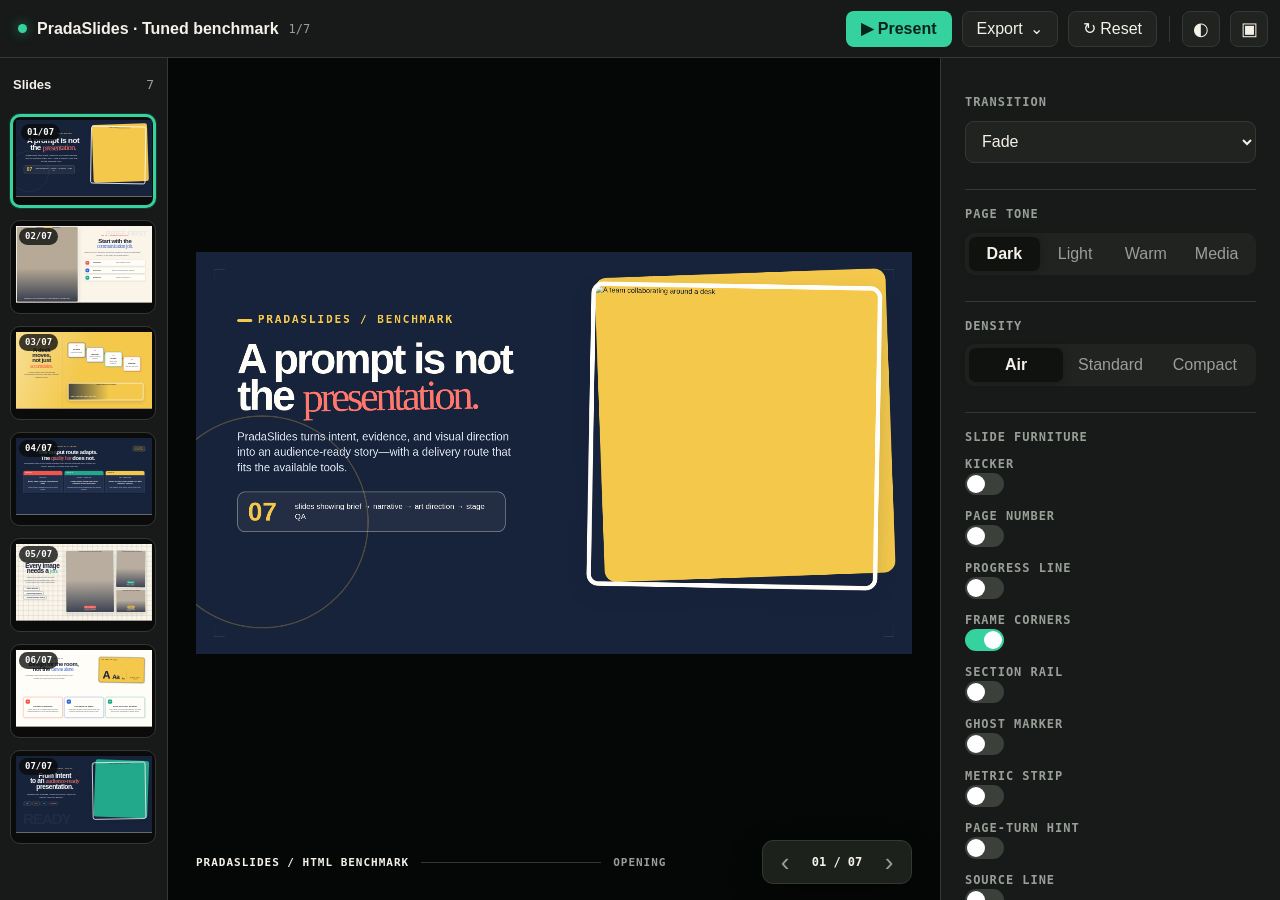
==== commit 7d7c82cb: "fix: keep presenter chrome outside tuned v2 slides" ====
--- a/examples/benchmark-html-tuned/index.html
+++ b/examples/benchmark-html-tuned/index.html
@@ -41,6 +41,9 @@
 
     <main class="stage-area">
       <div class="stage-viewport" id="stage-viewport"><div class="stage-scaler" id="stage-scaler"><div id="active-slide"></div></div></div>
+      <div class="stage-context" aria-label="Presentation context">
+        <span id="stage-label">PradaSlides</span><i aria-hidden="true"></i><span id="stage-section">Slide</span>
+      </div>
       <div class="stage-navigation" aria-label="Slide navigation">
         <button id="previous-button" type="button" aria-label="Previous slide">&#8249;</button>
         <span id="stage-counter">01 / 01</span>
--- a/assets/html-presenter/presenter.css
+++ b/assets/html-presenter/presenter.css
@@ -132,7 +132,7 @@
 .thumb-index { position: absolute; top: 7px; left: 8px; z-index: 5; padding: 2px 6px; border-radius: 999px; background: rgba(10,12,11,.78); color: #fff; font: 700 9px/1.4 var(--font-mono); }
 
 .stage-area { grid-area: stage; min-width: 0; min-height: 0; position: relative; display: grid; place-items: center; background: #050706; overflow: hidden; }
-.stage-viewport { position: absolute; inset: 24px 28px 72px; overflow: hidden; display: grid; place-items: center; }
+.stage-viewport { position: absolute; inset: 24px 28px 76px; overflow: hidden; display: grid; place-items: center; }
 .stage-scaler {
   position: absolute;
   left: 50%;
@@ -145,11 +145,28 @@
   will-change: transform;
 }
 .stage-scaler > #active-slide { width: 100%; height: 100%; }
+.stage-context {
+  position: absolute;
+  left: 28px;
+  right: 212px;
+  bottom: 16px;
+  min-width: 0;
+  height: 44px;
+  display: flex;
+  align-items: center;
+  gap: 12px;
+  color: var(--ui-muted);
+  font: 700 11px/1 var(--font-mono);
+  letter-spacing: .09em;
+  text-transform: uppercase;
+}
+.stage-context span { white-space: nowrap; overflow: hidden; text-overflow: ellipsis; }
+.stage-context span:first-child { color: var(--ui-text); }
+.stage-context i { flex: 1 1 76px; max-width: 180px; height: 1px; background: var(--ui-line); }
 .stage-navigation {
   position: absolute;
   bottom: 16px;
-  left: 50%;
-  transform: translateX(-50%);
+  right: 28px;
   display: flex;
   align-items: center;
   min-width: 150px;
@@ -399,6 +416,7 @@
 body.present-mode .console-toolbar,
 body.present-mode .slide-rail,
 body.present-mode .inspector,
+body.present-mode .stage-context,
 body.present-mode .stage-navigation { display: none; }
 body.present-mode .stage-area { position: fixed; inset: 0; display: grid; }
 body.present-mode .stage-viewport { inset: 0; }
@@ -412,6 +430,7 @@
   .thumbnail-button { width: 120px; height: 79px; }
   .thumb-canvas { width: 110px; height: 61.9px; }
   .thumb-canvas .prada-slide { transform: scale(.06875); }
+  .stage-context { right: 196px; }
 }
 
 @media (prefers-reduced-motion: reduce) {
--- a/examples/benchmark-html-tuned/deck.css
+++ b/examples/benchmark-html-tuned/deck.css
@@ -71,28 +71,6 @@
   background: currentColor;
 }
 .bench-lede { color: var(--muted); font-size: 24px; line-height: 1.42; }
-.bench-footer {
-  position: absolute;
-  z-index: 12;
-  left: 58px;
-  right: 58px;
-  bottom: 26px;
-  height: 46px;
-  display: flex;
-  align-items: center;
-  gap: 16px;
-  padding: 0 20px;
-  border: 1px solid rgba(24, 33, 58, .18);
-  border-radius: 99px;
-  background: rgba(255, 253, 247, .92);
-  color: var(--ink);
-  font: 900 11px/1 var(--mono);
-  letter-spacing: .14em;
-  white-space: nowrap;
-  backdrop-filter: blur(12px);
-}
-.bench-footer i { flex: 1 1 auto; height: 1px; background: currentColor; opacity: .23; }
-.bench-footer b { font-weight: 900; color: var(--coral); letter-spacing: .08em; }
 .bench-tag {
   display: inline-flex;
   align-items: center;
@@ -167,13 +145,6 @@
 }
 .cover-proof strong { color: var(--yellow); font: 900 58px/.9 var(--display); }
 .cover-proof span { color: #fffdf7; font-size: 17px; line-height: 1.35; }
-.cover-layout .bench-footer,
-.closing-layout .bench-footer {
-  border-color: rgba(255, 253, 247, .24);
-  background: rgba(13, 22, 42, .9);
-  color: #fffdf7;
-}
-
 /* 02 — evidence window plus three numbered briefing prompts. */
 .brief-layout {
   display: grid;
